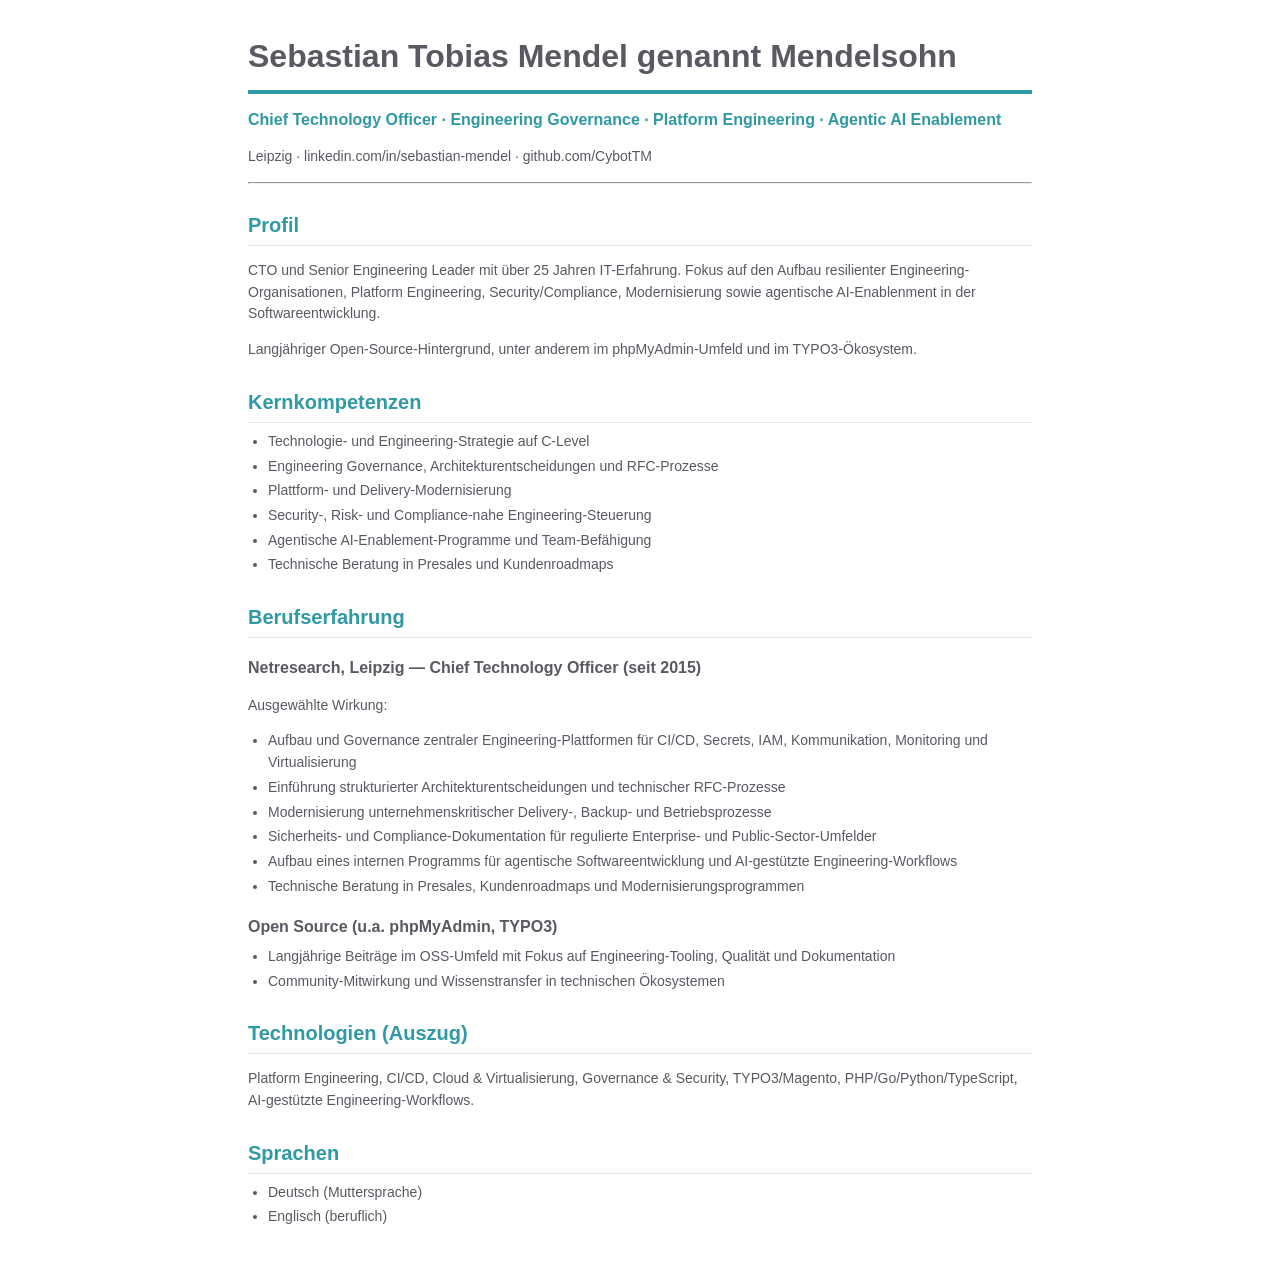
==== public/index.html @ 5efd289f "build: add local fallback renderers for offline testing" ====
<!DOCTYPE html><html lang='de'><head><meta charset='utf-8'/><meta name='viewport' content='width=device-width, initial-scale=1'/><link rel='stylesheet' href='../assets/style.css'/></head><body>
<h1>Sebastian Tobias Mendel genannt Mendelsohn</h1>
<p><strong>Chief Technology Officer · Engineering Governance · Platform Engineering · Agentic AI Enablement</strong></p>
<p>Leipzig · linkedin.com/in/sebastian-mendel · github.com/CybotTM</p>
<hr/>
<h2>Profil</h2>
<p>CTO und Senior Engineering Leader mit über 25 Jahren IT-Erfahrung. Fokus auf den Aufbau resilienter Engineering-Organisationen, Platform Engineering, Security/Compliance, Modernisierung sowie agentische AI-Enablenment in der Softwareentwicklung.</p>
<p>Langjähriger Open-Source-Hintergrund, unter anderem im phpMyAdmin-Umfeld und im TYPO3-Ökosystem.</p>
<h2>Kernkompetenzen</h2>
<ul>
<li>Technologie- und Engineering-Strategie auf C-Level</li>
<li>Engineering Governance, Architekturentscheidungen und RFC-Prozesse</li>
<li>Plattform- und Delivery-Modernisierung</li>
<li>Security-, Risk- und Compliance-nahe Engineering-Steuerung</li>
<li>Agentische AI-Enablement-Programme und Team-Befähigung</li>
<li>Technische Beratung in Presales und Kundenroadmaps</li>
</ul>
<h2>Berufserfahrung</h2>
<h3>Netresearch, Leipzig — Chief Technology Officer (seit 2015)</h3>
<p>Ausgewählte Wirkung:</p>
<ul>
<li>Aufbau und Governance zentraler Engineering-Plattformen für CI/CD, Secrets, IAM, Kommunikation, Monitoring und Virtualisierung</li>
<li>Einführung strukturierter Architekturentscheidungen und technischer RFC-Prozesse</li>
<li>Modernisierung unternehmenskritischer Delivery-, Backup- und Betriebsprozesse</li>
<li>Sicherheits- und Compliance-Dokumentation für regulierte Enterprise- und Public-Sector-Umfelder</li>
<li>Aufbau eines internen Programms für agentische Softwareentwicklung und AI-gestützte Engineering-Workflows</li>
<li>Technische Beratung in Presales, Kundenroadmaps und Modernisierungsprogrammen</li>
</ul>
<h3>Open Source (u.a. phpMyAdmin, TYPO3)</h3>
<ul>
<li>Langjährige Beiträge im OSS-Umfeld mit Fokus auf Engineering-Tooling, Qualität und Dokumentation</li>
<li>Community-Mitwirkung und Wissenstransfer in technischen Ökosystemen</li>
</ul>
<h2>Technologien (Auszug)</h2>
<p>Platform Engineering, CI/CD, Cloud &amp; Virtualisierung, Governance &amp; Security, TYPO3/Magento, PHP/Go/Python/TypeScript, AI-gestützte Engineering-Workflows.</p>
<h2>Sprachen</h2>
<ul>
<li>Deutsch (Muttersprache)</li>
<li>Englisch (beruflich)</li>
</ul>
</body></html>
---- assets/style.css ----
:root {
  --nr-turquoise: #2f99a4;
  --nr-orange: #ff4d00;
  --nr-dark: #585961;
  --nr-light: #f7f8f9;
}

* { box-sizing: border-box; }

body {
  font-family: -apple-system, BlinkMacSystemFont, "Segoe UI", Roboto, Helvetica, Arial, sans-serif;
  font-size: 10.5pt;
  line-height: 1.55;
  color: var(--nr-dark);
  max-width: 880px;
  margin: 0 auto;
  padding: 32px 48px;
  background: #fff;
}

h1, h2, h3 {
  font-family: "Segoe UI", Roboto, Helvetica, Arial, sans-serif;
  font-weight: 700;
  color: var(--nr-dark);
}

h1 {
  font-size: 24pt;
  margin: 0 0 6px;
  border-bottom: 4px solid var(--nr-turquoise);
  padding-bottom: 8px;
}

h1 + p strong {
  color: var(--nr-turquoise);
  font-size: 12pt;
  font-weight: 600;
}

h2 {
  font-size: 15pt;
  color: var(--nr-turquoise);
  margin-top: 26px;
  margin-bottom: 8px;
  padding-bottom: 4px;
  border-bottom: 1px solid #e5e7e9;
}

h3 {
  font-size: 12pt;
  margin-top: 18px;
  margin-bottom: 4px;
}

a {
  color: var(--nr-turquoise);
  text-decoration: none;
  border-bottom: 1px dotted var(--nr-turquoise);
}

ul, ol { padding-left: 20px; margin: 6px 0 12px; }
li { margin-bottom: 3px; }

table {
  border-collapse: collapse;
  width: 100%;
  margin: 8px 0 16px;
  font-size: 9.5pt;
}

th {
  background: var(--nr-turquoise);
  color: white;
  font-weight: 600;
  text-align: left;
  padding: 6px 10px;
}

td {
  padding: 5px 10px;
  border-bottom: 1px solid #e5e7e9;
  vertical-align: top;
}

tr:nth-child(even) td { background: var(--nr-light); }

pre, code {
  background: var(--nr-light);
  border-radius: 3px;
}

@media print {
  body {
    font-size: 10pt;
    padding: 12mm;
    max-width: none;
  }

  h1, h2, h3 {
    page-break-after: avoid;
    break-after: avoid;
  }

  p, ul, ol, table, blockquote {
    page-break-inside: avoid;
    break-inside: avoid;
  }

  a {
    color: inherit;
    text-decoration: underline;
    border-bottom: none;
  }

  a[href^="http"]::after {
    content: " (" attr(href) ")";
    font-size: 8pt;
  }
}
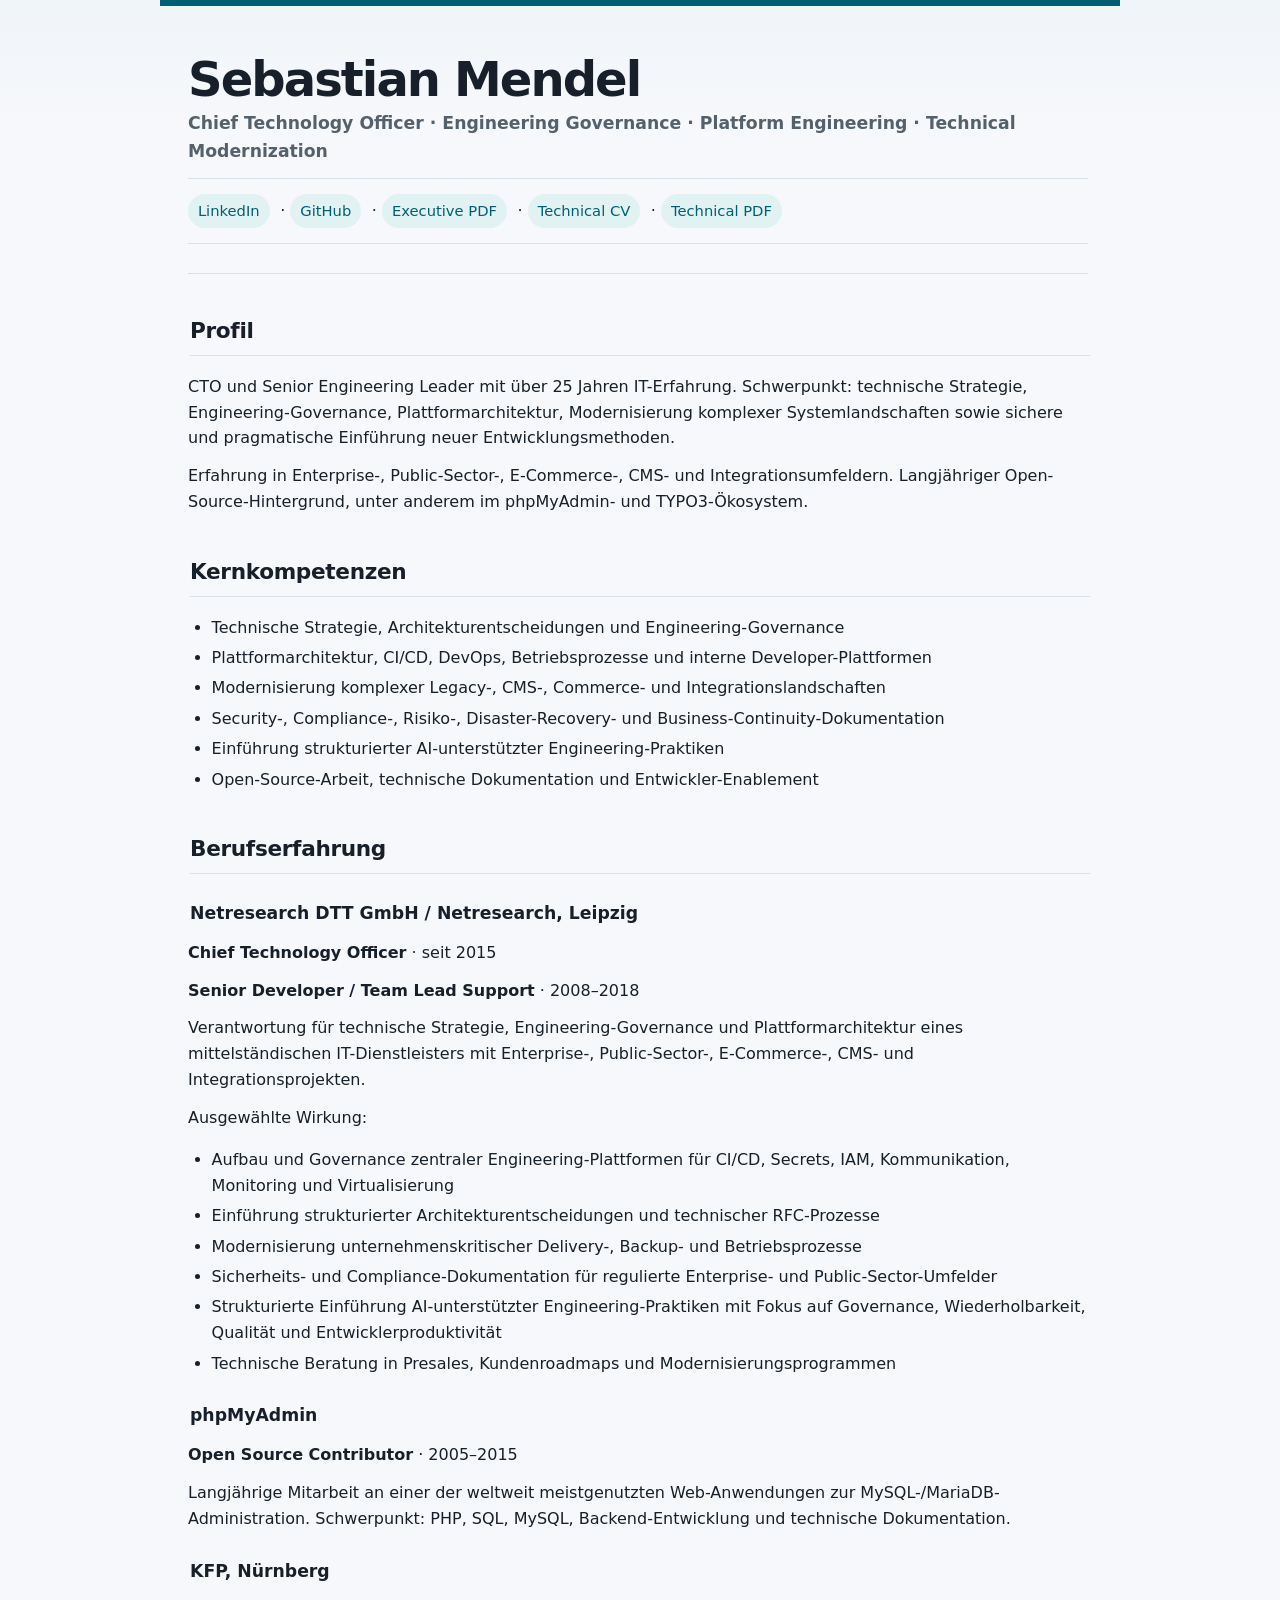
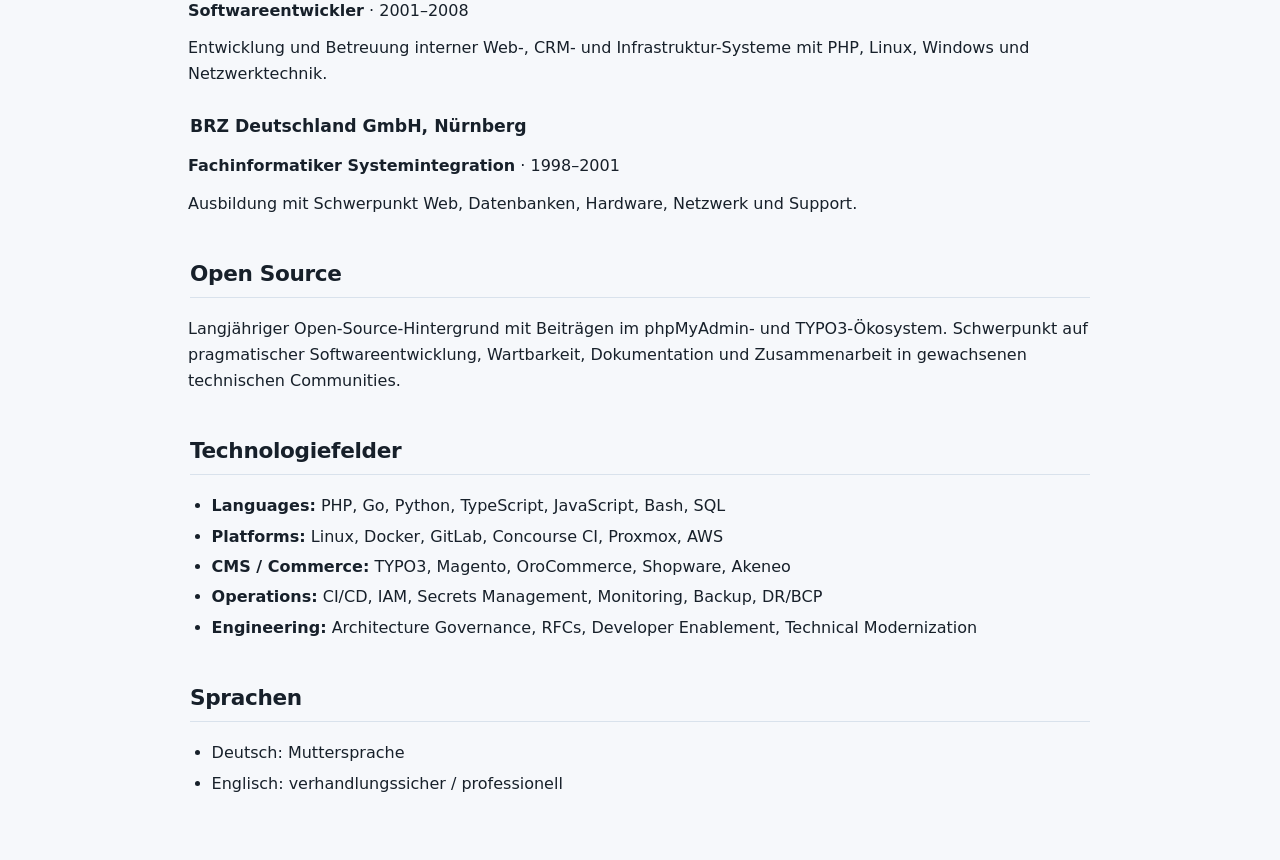
==== commit 08c9f6d4: "docs: improve public CV content, presentation, and rendering - Expand executive (de) and technical (" ====
--- a/public/index.html
+++ b/public/index.html
@@ -1,41 +1,56 @@
 <!DOCTYPE html><html lang='de'><head><meta charset='utf-8'/><meta name='viewport' content='width=device-width, initial-scale=1'/><link rel='stylesheet' href='../assets/style.css'/></head><body>
-<h1>Sebastian Tobias Mendel genannt Mendelsohn</h1>
-<p><strong>Chief Technology Officer · Engineering Governance · Platform Engineering · Agentic AI Enablement</strong></p>
-<p>Leipzig · linkedin.com/in/sebastian-mendel · github.com/CybotTM</p>
+<h1>Sebastian Mendel</h1>
+<p><strong>Chief Technology Officer · Engineering Governance · Platform Engineering · Technical Modernization</strong></p>
+<p><a href="https://linkedin.com/in/sebastian-mendel">LinkedIn</a> · <a href="https://github.com/CybotTM">GitHub</a> · <a href="cv-executive.de.pdf">Executive PDF</a> · <a href="cv-technical.de.html">Technical CV</a> · <a href="cv-technical.de.pdf">Technical PDF</a></p>
 <hr/>
 <h2>Profil</h2>
-<p>CTO und Senior Engineering Leader mit über 25 Jahren IT-Erfahrung. Fokus auf den Aufbau resilienter Engineering-Organisationen, Platform Engineering, Security/Compliance, Modernisierung sowie agentische AI-Enablenment in der Softwareentwicklung.</p>
-<p>Langjähriger Open-Source-Hintergrund, unter anderem im phpMyAdmin-Umfeld und im TYPO3-Ökosystem.</p>
+<p>CTO und Senior Engineering Leader mit über 25 Jahren IT-Erfahrung. Schwerpunkt: technische Strategie, Engineering-Governance, Plattformarchitektur, Modernisierung komplexer Systemlandschaften sowie sichere und pragmatische Einführung neuer Entwicklungsmethoden.</p>
+<p>Erfahrung in Enterprise-, Public-Sector-, E-Commerce-, CMS- und Integrationsumfeldern. Langjähriger Open-Source-Hintergrund, unter anderem im phpMyAdmin- und TYPO3-Ökosystem.</p>
 <h2>Kernkompetenzen</h2>
 <ul>
-<li>Technologie- und Engineering-Strategie auf C-Level</li>
-<li>Engineering Governance, Architekturentscheidungen und RFC-Prozesse</li>
-<li>Plattform- und Delivery-Modernisierung</li>
-<li>Security-, Risk- und Compliance-nahe Engineering-Steuerung</li>
-<li>Agentische AI-Enablement-Programme und Team-Befähigung</li>
-<li>Technische Beratung in Presales und Kundenroadmaps</li>
+<li>Technische Strategie, Architekturentscheidungen und Engineering-Governance</li>
+<li>Plattformarchitektur, CI/CD, DevOps, Betriebsprozesse und interne Developer-Plattformen</li>
+<li>Modernisierung komplexer Legacy-, CMS-, Commerce- und Integrationslandschaften</li>
+<li>Security-, Compliance-, Risiko-, Disaster-Recovery- und Business-Continuity-Dokumentation</li>
+<li>Einführung strukturierter AI-unterstützter Engineering-Praktiken</li>
+<li>Open-Source-Arbeit, technische Dokumentation und Entwickler-Enablement</li>
 </ul>
 <h2>Berufserfahrung</h2>
-<h3>Netresearch, Leipzig — Chief Technology Officer (seit 2015)</h3>
+<h3>Netresearch DTT GmbH / Netresearch, Leipzig</h3>
+<p><strong>Chief Technology Officer</strong> · seit 2015</p>
+<p><strong>Senior Developer / Team Lead Support</strong> · 2008–2018</p>
+<p>Verantwortung für technische Strategie, Engineering-Governance und Plattformarchitektur eines mittelständischen IT-Dienstleisters mit Enterprise-, Public-Sector-, E-Commerce-, CMS- und Integrationsprojekten.</p>
 <p>Ausgewählte Wirkung:</p>
 <ul>
 <li>Aufbau und Governance zentraler Engineering-Plattformen für CI/CD, Secrets, IAM, Kommunikation, Monitoring und Virtualisierung</li>
 <li>Einführung strukturierter Architekturentscheidungen und technischer RFC-Prozesse</li>
 <li>Modernisierung unternehmenskritischer Delivery-, Backup- und Betriebsprozesse</li>
 <li>Sicherheits- und Compliance-Dokumentation für regulierte Enterprise- und Public-Sector-Umfelder</li>
-<li>Aufbau eines internen Programms für agentische Softwareentwicklung und AI-gestützte Engineering-Workflows</li>
+<li>Strukturierte Einführung AI-unterstützter Engineering-Praktiken mit Fokus auf Governance, Wiederholbarkeit, Qualität und Entwicklerproduktivität</li>
 <li>Technische Beratung in Presales, Kundenroadmaps und Modernisierungsprogrammen</li>
 </ul>
-<h3>Open Source (u.a. phpMyAdmin, TYPO3)</h3>
+<h3>phpMyAdmin</h3>
+<p><strong>Open Source Contributor</strong> · 2005–2015</p>
+<p>Langjährige Mitarbeit an einer der weltweit meistgenutzten Web-Anwendungen zur MySQL-/MariaDB-Administration. Schwerpunkt: PHP, SQL, MySQL, Backend-Entwicklung und technische Dokumentation.</p>
+<h3>KFP, Nürnberg</h3>
+<p><strong>Softwareentwickler</strong> · 2001–2008</p>
+<p>Entwicklung und Betreuung interner Web-, CRM- und Infrastruktur-Systeme mit PHP, Linux, Windows und Netzwerktechnik.</p>
+<h3>BRZ Deutschland GmbH, Nürnberg</h3>
+<p><strong>Fachinformatiker Systemintegration</strong> · 1998–2001</p>
+<p>Ausbildung mit Schwerpunkt Web, Datenbanken, Hardware, Netzwerk und Support.</p>
+<h2>Open Source</h2>
+<p>Langjähriger Open-Source-Hintergrund mit Beiträgen im phpMyAdmin- und TYPO3-Ökosystem. Schwerpunkt auf pragmatischer Softwareentwicklung, Wartbarkeit, Dokumentation und Zusammenarbeit in gewachsenen technischen Communities.</p>
+<h2>Technologiefelder</h2>
 <ul>
-<li>Langjährige Beiträge im OSS-Umfeld mit Fokus auf Engineering-Tooling, Qualität und Dokumentation</li>
-<li>Community-Mitwirkung und Wissenstransfer in technischen Ökosystemen</li>
+<li><strong>Languages:</strong> PHP, Go, Python, TypeScript, JavaScript, Bash, SQL</li>
+<li><strong>Platforms:</strong> Linux, Docker, GitLab, Concourse CI, Proxmox, AWS</li>
+<li><strong>CMS / Commerce:</strong> TYPO3, Magento, OroCommerce, Shopware, Akeneo</li>
+<li><strong>Operations:</strong> CI/CD, IAM, Secrets Management, Monitoring, Backup, DR/BCP</li>
+<li><strong>Engineering:</strong> Architecture Governance, RFCs, Developer Enablement, Technical Modernization</li>
 </ul>
-<h2>Technologien (Auszug)</h2>
-<p>Platform Engineering, CI/CD, Cloud &amp; Virtualisierung, Governance &amp; Security, TYPO3/Magento, PHP/Go/Python/TypeScript, AI-gestützte Engineering-Workflows.</p>
 <h2>Sprachen</h2>
 <ul>
-<li>Deutsch (Muttersprache)</li>
-<li>Englisch (beruflich)</li>
+<li>Deutsch: Muttersprache</li>
+<li>Englisch: verhandlungssicher / professionell</li>
 </ul>
 </body></html>
--- a/assets/style.css
+++ b/assets/style.css
@@ -1,119 +1,213 @@
 :root {
-  --nr-turquoise: #2f99a4;
-  --nr-orange: #ff4d00;
-  --nr-dark: #585961;
-  --nr-light: #f7f8f9;
-}
-
-* { box-sizing: border-box; }
+  --bg: #f6f8fb;
+  --page: #ffffff;
+  --text: #17202a;
+  --muted: #52616b;
+  --border: #d9e2ec;
+  --accent: #005f73;
+  --accent-soft: #e0f2f1;
+}
+
+* {
+  box-sizing: border-box;
+}
+
+html {
+  font-size: 16px;
+}
 
 body {
-  font-family: -apple-system, BlinkMacSystemFont, "Segoe UI", Roboto, Helvetica, Arial, sans-serif;
-  font-size: 10.5pt;
-  line-height: 1.55;
-  color: var(--nr-dark);
-  max-width: 880px;
+  max-width: 960px;
   margin: 0 auto;
-  padding: 32px 48px;
-  background: #fff;
-}
-
-h1, h2, h3 {
-  font-family: "Segoe UI", Roboto, Helvetica, Arial, sans-serif;
-  font-weight: 700;
-  color: var(--nr-dark);
+  padding: 48px 28px;
+  color: var(--text);
+  background: var(--bg);
+  font-family: system-ui, -apple-system, BlinkMacSystemFont, "Segoe UI", sans-serif;
+  line-height: 1.62;
+}
+
+body > * {
+  max-width: 900px;
+  margin-left: auto;
+  margin-right: auto;
 }
 
 h1 {
-  font-size: 24pt;
-  margin: 0 0 6px;
-  border-bottom: 4px solid var(--nr-turquoise);
-  padding-bottom: 8px;
-}
-
-h1 + p strong {
-  color: var(--nr-turquoise);
-  font-size: 12pt;
-  font-weight: 600;
+  margin: 0 0 0.35rem;
+  font-size: clamp(2rem, 4vw, 3rem);
+  line-height: 1.05;
+  letter-spacing: -0.04em;
+}
+
+h1 + p {
+  margin-top: 0;
+  color: var(--muted);
+  font-size: 1.08rem;
 }
 
 h2 {
-  font-size: 15pt;
-  color: var(--nr-turquoise);
-  margin-top: 26px;
-  margin-bottom: 8px;
-  padding-bottom: 4px;
-  border-bottom: 1px solid #e5e7e9;
+  margin-top: 2.5rem;
+  padding-bottom: 0.35rem;
+  border-bottom: 1px solid var(--border);
+  font-size: 1.35rem;
+  letter-spacing: -0.015em;
 }
 
 h3 {
-  font-size: 12pt;
-  margin-top: 18px;
-  margin-bottom: 4px;
+  margin-top: 1.6rem;
+  margin-bottom: 0.25rem;
+  font-size: 1.08rem;
+}
+
+p {
+  margin: 0.75rem 0;
+}
+
+ul {
+  padding-left: 1.35rem;
+}
+
+li {
+  margin: 0.28rem 0;
 }
 
 a {
-  color: var(--nr-turquoise);
-  text-decoration: none;
-  border-bottom: 1px dotted var(--nr-turquoise);
-}
-
-ul, ol { padding-left: 20px; margin: 6px 0 12px; }
-li { margin-bottom: 3px; }
+  color: var(--accent);
+  font-weight: 500;
+  text-decoration-thickness: 1px;
+  text-underline-offset: 3px;
+}
+
+a:hover {
+  text-decoration-thickness: 2px;
+}
+
+hr {
+  margin: 1.8rem 0;
+  border: 0;
+  border-top: 1px solid var(--border);
+}
+
+strong {
+  font-weight: 650;
+}
 
 table {
+  width: 100%;
+  margin: 1.2rem 0;
   border-collapse: collapse;
-  width: 100%;
-  margin: 8px 0 16px;
-  font-size: 9.5pt;
-}
-
-th {
-  background: var(--nr-turquoise);
-  color: white;
-  font-weight: 600;
+  font-size: 0.95rem;
+}
+
+th,
+td {
+  padding: 0.5rem 0.6rem;
+  border-bottom: 1px solid var(--border);
   text-align: left;
-  padding: 6px 10px;
-}
-
-td {
-  padding: 5px 10px;
-  border-bottom: 1px solid #e5e7e9;
   vertical-align: top;
 }
 
-tr:nth-child(even) td { background: var(--nr-light); }
-
-pre, code {
-  background: var(--nr-light);
-  border-radius: 3px;
+code {
+  padding: 0.1rem 0.25rem;
+  border-radius: 4px;
+  background: #eef2f7;
+  font-size: 0.92em;
+}
+
+@media screen {
+  body {
+    border-top: 6px solid var(--accent);
+    background: linear-gradient(180deg, #f0f5f9 0%, #f6f8fb 120px, #f6f8fb 100%);
+  }
+
+  h1,
+  h1 + p,
+  h1 + p + p {
+    text-align: left;
+  }
+
+  h1 + p + p {
+    padding: 0.75rem 0;
+    border-top: 1px solid var(--border);
+    border-bottom: 1px solid var(--border);
+  }
+
+  h1 + p + p a {
+    display: inline-block;
+    margin: 0.2rem 0.35rem 0.2rem 0;
+    padding: 0.32rem 0.62rem;
+    border-radius: 999px;
+    background: var(--accent-soft);
+    color: var(--accent);
+    text-decoration: none;
+    font-size: 0.92rem;
+  }
+
+  h1 + p + p a:hover {
+    filter: brightness(0.96);
+  }
+}
+
+@media (max-width: 720px) {
+  body {
+    padding: 32px 18px;
+  }
+
+  h2 {
+    margin-top: 2rem;
+  }
+
+  h1 + p + p a {
+    display: inline-block;
+    margin-bottom: 0.35rem;
+  }
 }
 
 @media print {
   body {
-    font-size: 10pt;
-    padding: 12mm;
     max-width: none;
-  }
-
-  h1, h2, h3 {
+    padding: 1.4cm;
+    color: #000;
+    background: #fff;
+    font-size: 10.5pt;
+    line-height: 1.45;
+    border-top: 0;
+  }
+
+  body > * {
+    max-width: none;
+  }
+
+  h1 {
+    font-size: 22pt;
+  }
+
+  h2 {
+    margin-top: 1.2rem;
+    break-after: avoid;
     page-break-after: avoid;
-    break-after: avoid;
-  }
-
-  p, ul, ol, table, blockquote {
+  }
+
+  h3,
+  table,
+  ul,
+  p {
+    break-inside: avoid;
     page-break-inside: avoid;
-    break-inside: avoid;
   }
 
   a {
     color: inherit;
-    text-decoration: underline;
-    border-bottom: none;
-  }
-
-  a[href^="http"]::after {
-    content: " (" attr(href) ")";
-    font-size: 8pt;
-  }
-}
+    text-decoration: none;
+  }
+
+  h1 + p + p {
+    border: 0;
+    padding: 0;
+  }
+
+  h1 + p + p a {
+    padding: 0;
+    background: transparent;
+  }
+}
